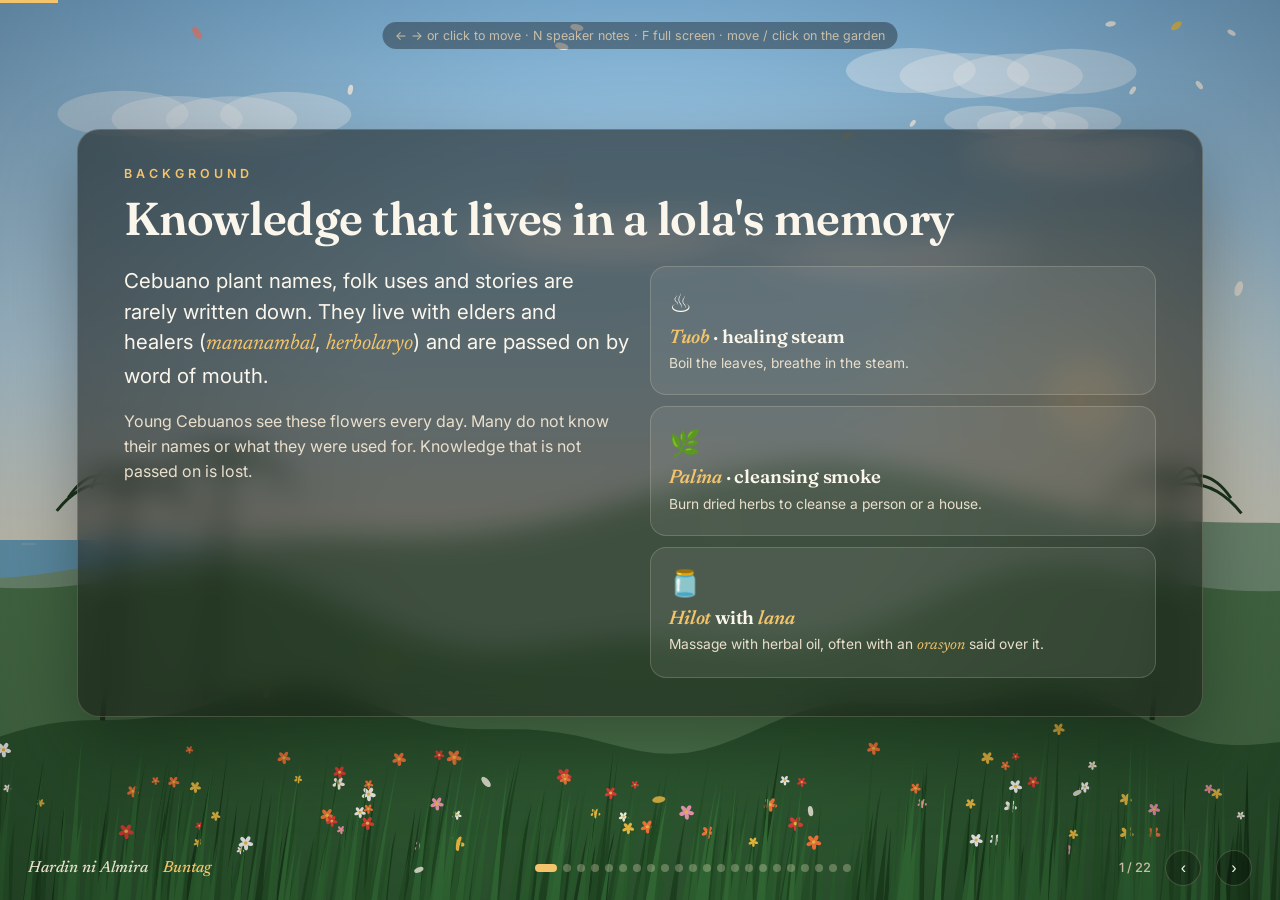
==== docs/proposal/index.html @ 2a047482 "Thesis proposal deck and game flow plan (docs/proposal): 22 slide interactive deck with related lite" ====
<!doctype html>
<html lang="en">
<head>
<meta charset="utf-8">
<meta name="viewport" content="width=device-width, initial-scale=1">
<title>Hardin ni Almira · Thesis Proposal</title>
<link rel="icon" href="assets/favicon.svg">
<link rel="preconnect" href="https://fonts.googleapis.com">
<link href="https://fonts.googleapis.com/css2?family=Fraunces:ital,opsz,wght@0,9..144,400;0,9..144,600;0,9..144,700;1,9..144,400&family=Newsreader:ital,opsz,wght@1,6..72,400;1,6..72,500&family=Inter:wght@400;500;600&display=swap" rel="stylesheet">
<style>
:root{
  --ink:#fbf6ec; --ink2:#e9dfcc; --mute:#c9bda6; --gold:#f3c46b; --rose:#f08a7e; --leaf:#9fd39a;
  --glass:rgba(22,24,20,.58); --glass2:rgba(255,255,255,.07); --line:rgba(255,240,210,.18);
  --serif:"Fraunces",Georgia,"Times New Roman",serif; --serifi:"Newsreader",Georgia,serif; --sans:"Inter",system-ui,-apple-system,"Segoe UI",sans-serif;
}
*{box-sizing:border-box;margin:0;padding:0}
html,body{height:100%;overflow:hidden;background:#141a14;color:var(--ink);font-family:var(--sans)}
canvas#bg{position:fixed;inset:0;width:100%;height:100%;display:block;z-index:0}
#deck{position:fixed;inset:0;z-index:1;pointer-events:none}
.slide{position:absolute;inset:0;display:flex;align-items:center;justify-content:center;padding:5vh 6vw 11vh;
  opacity:0;transform:translateY(18px) scale(.985);transition:opacity .7s ease,transform .9s cubic-bezier(.2,.8,.2,1);pointer-events:none}
.slide.on{opacity:1;transform:none;pointer-events:auto}
.panel{background:var(--glass);backdrop-filter:blur(14px) saturate(1.15);-webkit-backdrop-filter:blur(14px) saturate(1.15);
  border:1px solid var(--line);border-radius:22px;padding:4.2vh 3.6vw;max-width:1180px;width:100%;
  box-shadow:0 30px 80px rgba(0,0,0,.35)}
.kicker{font:600 .78rem/1 var(--sans);letter-spacing:.32em;text-transform:uppercase;color:var(--gold);margin-bottom:1.6vh}
h1,h2,h3{font-family:var(--serif);font-weight:600;letter-spacing:-.01em}
h2{font-size:clamp(1.9rem,3.6vw,3.1rem);line-height:1.08;margin-bottom:2.4vh}
h3{font-size:clamp(1.05rem,1.45vw,1.3rem);margin-bottom:.6vh;color:var(--ink)}
p,li{font-size:clamp(.95rem,1.25vw,1.16rem);line-height:1.55;color:var(--ink2)}
i,em{font-family:var(--serifi)}
em.ceb{font-family:var(--serifi);font-size:1.06em;font-style:italic;color:var(--gold)}
.lead{font-size:clamp(1.1rem,1.6vw,1.45rem);line-height:1.5;color:var(--ink)}
.cite{font-size:.82em;color:var(--mute);white-space:nowrap}
.grid{display:grid;gap:1.6vw}
.g2{grid-template-columns:repeat(2,1fr)} .g3{grid-template-columns:repeat(3,1fr)} .g4{grid-template-columns:repeat(4,1fr)}
.card{background:var(--glass2);border:1px solid var(--line);border-radius:16px;padding:2.2vh 1.4vw;transition:transform .35s cubic-bezier(.2,.8,.2,1),background .3s,border-color .3s}
.card:hover{transform:translateY(-4px);background:rgba(255,255,255,.12);border-color:rgba(243,196,107,.45)}
.card .ico{font-size:1.6rem;margin-bottom:.8vh;display:block}
.card p{font-size:clamp(.86rem,1.08vw,1.02rem)}
.take{margin-top:2.6vh;padding:1.6vh 1.4vw;border-left:3px solid var(--gold);background:rgba(243,196,107,.08);border-radius:0 12px 12px 0}
.take p{color:var(--ink)}
ol.obj{counter-reset:o;list-style:none;display:grid;gap:1.1vh}
ol.obj li{counter-increment:o;position:relative;padding-left:3rem}
ol.obj li::before{content:counter(o);position:absolute;left:0;top:.05em;width:2.1rem;height:2.1rem;border-radius:50%;display:grid;place-items:center;
  font:600 1rem var(--serif);color:#2a2112;background:var(--gold)}
.row{display:grid;grid-template-columns:1.1fr 1.6fr;gap:1.4vw;align-items:center;padding:1.3vh 0;border-bottom:1px solid var(--line)}
.row:last-child{border:0}
.row b{font-family:var(--serif);font-weight:600;font-size:clamp(1rem,1.35vw,1.22rem);color:var(--ink)}
.arrow{color:var(--gold);margin-right:.5em}
/* title */
.title{text-align:center;max-width:1100px;padding:6vh 5vw;border-radius:40px;background:radial-gradient(ellipse at center,rgba(10,20,14,.55),rgba(10,20,14,.22) 45%,transparent 68%)}
.title .tag,.title .by{text-shadow:0 1px 12px rgba(0,0,0,.55)}
.title h1{filter:drop-shadow(0 4px 18px rgba(0,0,0,.35))}
.title .kicker{margin-bottom:2.4vh}
.title h1{font-size:clamp(3.2rem,9vw,8rem);line-height:.95;font-weight:700;letter-spacing:-.02em;
  background:linear-gradient(180deg,#fff7e6 20%,#f3c46b 120%);-webkit-background-clip:text;background-clip:text;color:transparent;text-shadow:none}
.title .tag{font-family:var(--serifi);font-style:italic;font-size:clamp(1.15rem,1.8vw,1.6rem);color:#fff8ea;margin:2.2vh auto 4vh;max-width:760px}
.title .by{font-size:.85rem;letter-spacing:.24em;text-transform:uppercase;color:var(--mute)}
.title .by strong{display:block;font:600 clamp(1.05rem,1.5vw,1.35rem) var(--serif);letter-spacing:.02em;text-transform:none;color:var(--ink);margin:.8vh 0}
/* flow */
.flow{display:flex;flex-direction:column;gap:.7vh}
.step{display:flex;align-items:center;gap:.9vw;padding:1vh 1vw;border-radius:12px;background:var(--glass2);border:1px solid var(--line);
  font:500 clamp(.85rem,1.1vw,1rem) var(--sans);letter-spacing:.06em;text-transform:uppercase;color:var(--ink);cursor:default;transition:background .3s,border-color .3s}
.step i{font-style:normal;width:1.9rem;height:1.9rem;flex:none;border-radius:50%;display:grid;place-items:center;background:rgba(243,196,107,.18);color:var(--gold);font:600 .9rem var(--serif)}
.step.hot{background:rgba(243,196,107,.18);border-color:rgba(243,196,107,.6)}
.page{font-family:var(--serif);background:linear-gradient(160deg,#f6ecd6,#e8d9b6);color:#3b2d1c;border-radius:6px 16px 16px 6px;padding:2.6vh 2vw;
  box-shadow:0 18px 40px rgba(0,0,0,.35), inset 6px 0 0 rgba(120,90,50,.18);position:relative}
.page p,.page li{color:#4a3a26;font-size:clamp(.88rem,1.1vw,1.04rem)}
.page .blank{display:inline-block;min-width:7.5em;border-bottom:1.5px dashed #8b6a3e;color:#8b6a3e;text-align:center;transition:color .4s}
.page .blank.solved{color:#2f6b35;border-bottom-style:solid}
.page .stamp{position:absolute;right:1.4vw;top:1.6vh;transform:rotate(-9deg);font:700 .8rem var(--sans);letter-spacing:.18em;padding:.4em .7em;border:2px solid #b2473a;color:#b2473a;border-radius:6px;opacity:.85}
.page .stamp.ok{border-color:#2f6b35;color:#2f6b35}
.btn{pointer-events:auto;cursor:pointer;border:1px solid rgba(243,196,107,.6);background:rgba(243,196,107,.14);color:var(--ink);
  font:500 .9rem var(--sans);padding:.6em 1.1em;border-radius:999px;transition:background .25s,transform .25s}
.btn:hover{background:rgba(243,196,107,.3);transform:translateY(-1px)}
/* formula */
.formula{font-family:var(--serif);font-size:clamp(1.15rem,2vw,1.8rem);text-align:center;padding:2.4vh 1vw;margin:1vh 0 2.4vh;border-radius:14px;background:rgba(0,0,0,.22);border:1px solid var(--line);color:var(--ink)}
.formula sub{font-size:.55em;color:var(--mute)}
.formula .op{color:var(--gold);padding:0 .3em}
.note{font-size:.85rem;color:var(--mute);margin-top:1.8vh}
/* chapters */
.chap{display:grid;grid-template-columns:repeat(6,1fr);gap:.8vw}
.chap .card{padding:1.8vh 1vw;text-align:left}
.chap .t{font:600 .72rem var(--sans);letter-spacing:.2em;text-transform:uppercase;color:var(--gold)}
.chap h3{font-size:clamp(.98rem,1.25vw,1.15rem);margin:.6vh 0}
.chap p{font-size:clamp(.8rem,.98vw,.94rem)}
.sense{display:flex;height:10px;border-radius:99px;overflow:hidden;margin:2.6vh 0 .8vh}
.sense span{flex:1}
.senselab{display:flex;justify-content:space-between;font-size:.82rem;color:var(--mute)}
/* gallery */
.shots{display:grid;grid-template-columns:1.5fr 1fr;gap:1vw}
.shots .main{border-radius:14px;overflow:hidden;position:relative;aspect-ratio:16/9;background:#000}
.shots .main img{width:100%;height:100%;object-fit:cover;transition:opacity .5s}
.shots .main .cap{position:absolute;left:0;right:0;bottom:0;padding:1.2vh 1vw;font:500 .85rem var(--sans);background:linear-gradient(transparent,rgba(0,0,0,.7))}
.thumbs{display:grid;grid-template-columns:repeat(4,1fr);gap:.5vw;margin-top:.6vw}
.thumbs img{width:100%;aspect-ratio:16/9;object-fit:cover;border-radius:8px;cursor:pointer;opacity:.6;border:2px solid transparent;transition:opacity .25s,border-color .25s}
.thumbs img.sel,.thumbs img:hover{opacity:1;border-color:var(--gold)}
.flowers{display:grid;grid-template-columns:repeat(4,1fr);gap:.5vw;margin-top:1.2vh}
.flowers figure{position:relative;border-radius:10px;overflow:hidden;aspect-ratio:1}
.flowers img{width:100%;height:100%;object-fit:cover;object-position:center 72%;transition:transform .5s}
.flowers figure:hover img{transform:scale(1.08)}
.flowers figcaption{position:absolute;left:0;right:0;bottom:0;font:italic 500 .86rem var(--serifi);padding:.5em .6em;background:linear-gradient(transparent,rgba(0,0,0,.75))}
ul.built{list-style:none;display:grid;gap:.55vh}
ul.built li{font-size:clamp(.82rem,1vw,.96rem)}
ul.built li::before{content:"✓";color:var(--leaf);margin-right:.55em;font-weight:600}
ul.built li.todo::before{content:"○";color:var(--gold)}
#demo{position:fixed;inset:4vh 4vw 10vh;z-index:5;border-radius:18px;overflow:hidden;border:1px solid var(--line);display:none;background:#000;box-shadow:0 30px 90px rgba(0,0,0,.6)}
#demo.on{display:block}
#demo iframe{width:100%;height:100%;border:0}
#demo .x{position:absolute;right:12px;top:12px;z-index:2}
/* eval */
.ev .card h3{display:flex;align-items:center;gap:.5em}
.ev .q{font-family:var(--serifi);font-style:italic;color:var(--gold);margin:.4vh 0 .8vh;font-size:clamp(.92rem,1.15vw,1.06rem)}
/* summary chain */
.chain{display:flex;flex-wrap:wrap;justify-content:center;align-items:center;gap:.6vw;margin-top:3.4vh}
.chain span{font:600 clamp(.95rem,1.4vw,1.3rem) var(--serif);padding:.55em 1.1em;border-radius:999px;background:var(--glass2);border:1px solid var(--line);transition:all .4s}
.chain span.lit{background:rgba(243,196,107,.22);border-color:var(--gold);color:#fff}
.chain b{color:var(--gold);font-weight:400}
/* thanks */
.thanks{text-align:center}
.thanks h1{font-size:clamp(3.5rem,11vw,9rem);line-height:1;font-weight:700;color:#fff7e6;text-shadow:0 0 40px rgba(243,196,107,.35)}
.thanks p{font-family:var(--serifi);font-style:italic;font-size:clamp(1.1rem,1.8vw,1.6rem);margin-top:2vh}
/* refs */
.refs{columns:2;column-gap:2.4vw;max-height:66vh;overflow:auto;padding-right:.6vw}
.refs p{font-size:clamp(.74rem,.86vw,.85rem);line-height:1.45;margin-bottom:1.1vh;break-inside:avoid;padding-left:1.6em;text-indent:-1.6em}
/* hud */
#hud{position:fixed;left:0;right:0;bottom:0;z-index:3;display:flex;align-items:center;justify-content:space-between;gap:1rem;padding:1.6vh 2.2vw;
  font:500 .8rem var(--sans);color:var(--mute);pointer-events:none}
#hud .l,#hud .r{display:flex;align-items:center;gap:.9rem;pointer-events:auto}
#hud .time{font:italic 500 1rem var(--serifi);color:var(--gold);min-width:6.5em}
#hud .brand{font:italic 500 1rem var(--serifi);color:var(--ink2)}
#dots{display:flex;gap:6px;pointer-events:auto}
#dots button{width:8px;height:8px;border-radius:50%;border:0;background:rgba(255,240,210,.28);cursor:pointer;transition:all .3s;padding:0}
#dots button.on{width:22px;border-radius:99px;background:var(--gold)}
.nav{width:36px;height:36px;border-radius:50%;border:1px solid var(--line);background:rgba(0,0,0,.25);color:var(--ink);cursor:pointer;font-size:1rem}
.nav:hover{background:rgba(243,196,107,.25)}
#bar{position:fixed;left:0;top:0;height:3px;background:var(--gold);z-index:4;transition:width .6s cubic-bezier(.2,.8,.2,1)}
#notes{position:fixed;right:2vw;bottom:9vh;z-index:4;max-width:440px;padding:1.4em 1.5em;border-radius:14px;background:rgba(10,12,10,.88);border:1px solid var(--line);
  font-size:.92rem;line-height:1.55;color:var(--ink2);display:none}
#notes.on{display:block}
#notes b{display:block;font:600 .72rem var(--sans);letter-spacing:.22em;text-transform:uppercase;color:var(--gold);margin-bottom:.6em}
#help{position:fixed;left:50%;top:2.4vh;transform:translateX(-50%);z-index:4;font-size:.78rem;color:var(--mute);background:rgba(0,0,0,.35);padding:.5em 1em;border-radius:99px;transition:opacity 1s}
@media (max-width:820px){
  .g3,.g4,.chap{grid-template-columns:1fr 1fr} .g2,.shots{grid-template-columns:1fr} .refs{columns:1}
  .slide{padding:3vh 16px 12vh;align-items:flex-start;overflow:auto} .panel{padding:3vh 18px}
  #hud .brand,#help{display:none}
}
@media (prefers-reduced-motion:reduce){.slide{transition:opacity .3s}}
/* print → one slide per page, PDF-ready */
@media print{
  @page{size:1600px 900px;margin:0}
  html,body{overflow:visible;height:auto;background:#1d2a1f}
  canvas#bg,#hud,#bar,#notes,#help,#demo,.btn{display:none!important}
  #deck{position:static}
  .slide{position:relative;inset:auto;width:1600px;height:900px;opacity:1;transform:none;page-break-after:always;break-after:page;
    background:linear-gradient(180deg,#2f4a3a,#16221a)}
  .panel{backdrop-filter:none;-webkit-backdrop-filter:none;background:rgba(20,22,18,.82)}
  .title h1{color:#f6e3b4;background:none}
}
</style>
</head>
<body>
<canvas id="bg"></canvas>
<div id="bar"></div>
<div id="help">← → or click to move · N speaker notes · F full screen · move / click on the garden</div>

<main id="deck">

<!-- 1 BACKGROUND -->
<section class="slide" data-notes="Our grandmothers know these plants by name, by use and by story. Most of it was never written down. It is passed on by talking and by doing. If the young do not learn it, it is gone. That is the problem this thesis works on.">
  <div class="panel">
    <div class="kicker">Background</div>
    <h2>Knowledge that lives in a lola's memory</h2>
    <div class="grid g2" style="align-items:start">
      <div>
        <p class="lead">Cebuano plant names, folk uses and stories are rarely written down. They live with elders and healers (<em class="ceb">mananambal</em>, <em class="ceb">herbolaryo</em>) and are passed on by word of mouth.</p>
        <p style="margin-top:2vh">Young Cebuanos see these flowers every day. Many do not know their names or what they were used for. Knowledge that is not passed on is lost.</p>
      </div>
      <div class="grid" style="gap:1.2vh">
        <div class="card"><span class="ico">♨︎</span><h3><em class="ceb">Tuob</em> · healing steam</h3><p>Boil the leaves, breathe in the steam.</p></div>
        <div class="card"><span class="ico">🌿</span><h3><em class="ceb">Palina</em> · cleansing smoke</h3><p>Burn dried herbs to cleanse a person or a house.</p></div>
        <div class="card"><span class="ico">🫙</span><h3><em class="ceb">Hilot</em> with <em class="ceb">lana</em></h3><p>Massage with herbal oil, often with an <em class="ceb">orasyon</em> said over it.</p></div>
      </div>
    </div>
  </div>
</section>

<!-- 2 RRL: FADING -->
<section class="slide" data-notes="First group of studies: the knowledge is real and documented, and it is fading. Miano and colleagues recorded medicinal roots used by healers in four Cebu towns. The Siquijor documentation for the PTKDL recorded healers' plant knowledge. Milani and colleagues found children know far less than their grandparents. Hanazaki and colleagues remind us to be careful: some differences come from changes in the land, not only from loss.">
  <div class="panel">
    <div class="kicker">Review of related literature · 1</div>
    <h2>The knowledge is real, and it is fading</h2>
    <div class="grid g2">
      <div class="card"><h3>Healers of Cebu</h3><p>Healers in Argao, Naga, San Fernando and San Remigio named 16 to 22 medicinal plants per town, mostly taken as decoctions <span class="cite">(Miano et al., 2011)</span>.</p></div>
      <div class="card"><h3>Siquijor folk healing</h3><p>Healers around Mt. Bandilaan shared their plant knowledge for the national record of traditional health knowledge <span class="cite">(Siquijor State College, 2015)</span>.</p></div>
      <div class="card"><h3>Children know less</h3><p>Children named fewer plants than their parents and grandparents. Asking children to interview their elders started new exchange between generations <span class="cite">(Milani et al., 2025)</span>.</p></div>
      <div class="card"><h3>A word of caution</h3><p>Some gaps between old and young come from changes in the land, not only from lost teaching <span class="cite">(Hanazaki et al., 2013)</span>.</p></div>
    </div>
    <div class="take"><p>Learning from elders works best when the young <b>take part</b> in it. That is the role the player plays.</p></div>
  </div>
</section>

<!-- 3 RRL: PLANT AWARENESS -->
<section class="slide" data-notes="Second group: people tend to overlook plants. Wandersee and Schussler named this in 1999. Parsley proposed the term plant awareness disparity, because the old term uses blindness as a metaphor. We use the new term on purpose, since our story is about a woman who is really losing her sight.">
  <div class="panel">
    <div class="kicker">Review of related literature · 2</div>
    <h2>People look past plants</h2>
    <div class="grid g2">
      <div class="card"><h3>Overlooked by default</h3><p>People notice animals more than plants and often see plants as background <span class="cite">(Wandersee &amp; Schussler, 1999)</span>.</p></div>
      <div class="card"><h3>Plant awareness disparity</h3><p>A better name for the same problem, with four parts: attention, attitude, knowledge and interest <span class="cite">(Parsley, 2020)</span>.</p></div>
    </div>
    <div class="take"><p>The game makes the player <b>stop and look closely</b> at each flower: its colour, its leaf, its scent, the hour it opens. Noticing is the core action.</p></div>
    <p class="note">We use "plant awareness disparity", not "plant blindness". Lola's loss of sight is treated with care and checked with people who have low vision.</p>
  </div>
</section>

<!-- 4 RRL: GAMES -->
<section class="slide" data-notes="Third group: games for heritage and for learning. Mortara and Anderson reviewed serious games for cultural heritage. Zuniga Solorzano and colleagues found games for intangible heritage cover oral traditions and social practices, mostly as adventure and puzzle games. Clark and Wouters show games can improve learning, especially with good design. Cerda argues for Filipino games made by Filipinos for Filipinos.">
  <div class="panel">
    <div class="kicker">Review of related literature · 3</div>
    <h2>Games can carry heritage and teach</h2>
    <div class="grid g3">
      <div class="card"><h3>Heritage games</h3><p>Serious games raise cultural awareness and help people value heritage <span class="cite">(Mortara et al., 2014; Anderson et al., 2010)</span>.</p></div>
      <div class="card"><h3>Intangible heritage</h3><p>34 studies used games for oral traditions, crafts and social practices, mostly puzzle and adventure games <span class="cite">(Zúñiga-Solórzano et al., 2025)</span>.</p></div>
      <div class="card"><h3>Learning gains</h3><p>Digital games improve learning compared with usual teaching, more so when well designed <span class="cite">(Clark et al., 2016; Wouters et al., 2013)</span>.</p></div>
    </div>
    <div class="grid g2" style="margin-top:1.6vw">
      <div class="card"><h3>Filipino games</h3><p>Games with Filipino stories, made by Filipinos for Filipinos, are still few <span class="cite">(Cerda, 2021)</span>.</p></div>
      <div class="card"><h3>Learning by doing</h3><p>Good games teach through action and discovery, not lists <span class="cite">(Gee, 2003; Prensky, 2001)</span>.</p></div>
    </div>
  </div>
</section>

<!-- 5 RRL: PRECEDENTS -->
<section class="slide" data-notes="Fourth group: the works closest to ours. StuartXchange and the PTKDL hold the facts, as text. Botany Manor is the model for the deduction loop. Never Alone and Mulaka show games built around a people's own stories.">
  <div class="panel">
    <div class="kicker">Review of related literature · 4</div>
    <h2>Closest existing works</h2>
    <div class="grid g4">
      <div class="card"><span class="ico">📚</span><h3>StuartXchange</h3><p>Online list of Philippine medicinal plants and their folk uses <span class="cite">(Stuart, n.d.)</span>.</p></div>
      <div class="card"><span class="ico">🗂️</span><h3>PTKDL</h3><p>National digital library of traditional health knowledge <span class="cite">(UP Manila IHM, n.d.)</span>.</p></div>
      <div class="card"><span class="ico">🔍</span><h3>Botany Manor</h3><p>Identify plants by collecting clues and deducing what they need <span class="cite">(Balloon Studios, 2024)</span>.</p></div>
      <div class="card"><span class="ico">❄️</span><h3>Never Alone · Mulaka</h3><p>Games built on Iñupiaq and Rarámuri stories <span class="cite">(Upper One Games, 2014; Lienzo, 2018)</span>.</p></div>
    </div>
    <div class="take"><p>The facts exist as <b>text</b>. Games can carry <b>oral tradition</b>. No one has joined the two for Cebuano plants.</p></div>
  </div>
</section>

<!-- 6 GAP -->
<section class="slide" data-notes="The gap in one slide. Databases keep facts without context. Heritage games keep stories but not our plants. Deduction games teach looking but with made up plants. We join all three.">
  <div class="panel">
    <div class="kicker">What is missing?</div>
    <h2>Three pieces that have not met</h2>
    <div>
      <div class="row"><b>Herbal databases</b><p><span class="arrow">→</span>keep the uses as text, apart from the place, the season and the person who taught them</p></div>
      <div class="row"><b>Heritage games</b><p><span class="arrow">→</span>carry oral tradition, but not Cebuano plants or healing practice</p></div>
      <div class="row"><b>Deduction games</b><p><span class="arrow">→</span>teach close looking, but with invented or foreign plants</p></div>
    </div>
    <div class="take"><p>Our opportunity: one 3D garden where players learn <b>real Cebuano flowers, their uses and their stories</b> by looking and working them out, as knowledge handed down by an elder.</p></div>
  </div>
</section>

<!-- 7 TITLE -->
<section class="slide" data-notes="The title. Hardin ni Almira, the garden of Almira. Based on the work of Erlinda K. Alburo, used with her permission.">
  <div class="title">
    <div class="kicker">Thesis</div>
    <h1>Hardin ni Almira</h1>
    <p class="tag">A 3D garden game where players learn Cebuano plant knowledge by finding each flower, working out what it is, and passing it on</p>
    <p class="by">by<strong>Princess Jaena Marie O. De La Peña</strong>BS Computer Science · University of the Philippines Cebu</p>
  </div>
</section>

<!-- 8 STORY -->
<section class="slide" data-notes="The story. Lola Almira is a botanist going blind. Each flower has a page with her poem and her knowledge. The last pages are unfinished. The player is her apo and becomes her eyes. This is the thesis problem told as a story.">
  <div class="panel">
    <div class="kicker">The story</div>
    <h2>Lola Almira is losing her sight</h2>
    <div class="grid g2" style="align-items:center">
      <div>
        <p class="lead">She kept a journal with a <b>poem and her knowledge for every flower</b> in her garden. Now she cannot see well enough to finish it.</p>
        <p style="margin-top:2vh">You are <em class="ceb">Ikaw</em>, her <em class="ceb">apo</em>. Find each flower, describe it to her, and finish the journal with her.</p>
        <p class="note">Based on Erlinda K. Alburo's <i>Sinug-ang Hardin ni Almira</i>, used with her permission.</p>
      </div>
      <div class="page" style="text-align:center;padding:5vh 2vw">
        <p style="font-size:clamp(1.4rem,2.4vw,2.2rem);font-style:italic;color:#3b2d1c">“Ikaw na ang akong mata.”</p>
        <p style="margin-top:1.2vh">You will be my eyes.</p>
        <p class="note" style="color:#7a6346;margin-top:3vh">As her sight fades, the clues change: first <b>sight</b>, then <b>scent and touch</b>, then <b>scent, sound and memory</b>.</p>
      </div>
    </div>
  </div>
</section>

<!-- 9 POEMS -->
<section class="slide" data-notes="Her poems. Ma'am Alburo has given permission to use her poem. Her poems are the reward for each solved page. We do not write new poems in her name. Pages without her poem carry Lola's spoken knowledge.">
  <div class="panel">
    <div class="kicker">Balak ni Almira</div>
    <h2>Her poems are the reward</h2>
    <div class="grid g2" style="align-items:center">
      <div>
        <p class="lead">When a page is solved, Lola recites the flower's poem. The player writes it into the journal next to her handwriting.</p>
        <ul class="built" style="margin-top:2vh">
          <li>Poems by Erlinda K. Alburo, used with her permission</li>
          <li>Each poem is shown in Cebuano with an English line beneath</li>
          <li>No new poems are written in her name</li>
          <li class="todo">Pages without one of her poems carry Lola's spoken knowledge instead</li>
        </ul>
      </div>
      <div class="page" style="padding:4vh 2.4vw">
        <span class="stamp ok">NAHUMAN ✓</span>
        <p style="font-weight:600;font-size:1.1em">Pahina 1 · Sampaguita</p>
        <p style="margin-top:2vh;font-style:italic;color:#7a6346;line-height:2">[ Balak ni Erlinda K. Alburo ]<br>· · · · · · · · · · · · · · ·<br>· · · · · · · · · · · · ·<br>· · · · · · · · · · · · · · · ·</p>
        <p class="note" style="color:#7a6346">The poem text goes here exactly as she wrote it.</p>
      </div>
    </div>
  </div>
</section>

<!-- 10 SYSTEM FLOW -->
<section class="slide" data-notes="The loop, with an example. Press Play example. A page has blanks. The player collects clues: Lola's note, a riddle, a scent in the world, a neighbour's warning. They fill the blanks, find the plant, describe it to Lola, and the page is stamped. The answer is dama de noche.">
  <div class="panel">
    <div class="kicker">How it works</div>
    <h2>From a blank page to a remembered flower</h2>
    <div class="grid g2" style="align-items:start">
      <div class="flow" id="flow">
        <div class="step"><i>1</i>Open a page with a missing name</div>
        <div class="step"><i>2</i>Collect clues in the garden</div>
        <div class="step"><i>3</i>Fill the blanks</div>
        <div class="step"><i>4</i>Find and pick the flower</div>
        <div class="step"><i>5</i>Describe it to Lola</div>
        <div class="step"><i>6</i>Lola recites its poem</div>
        <div class="step"><i>7</i>Page stamped, next page</div>
        <div style="margin-top:1.2vh"><button class="btn" id="playflow">▶ Play example</button></div>
      </div>
      <div class="page" id="ex">
        <span class="stamp" id="exstamp">KULANG PA</span>
        <p style="font-weight:600;font-size:1.1em;margin-bottom:1.2vh">Pahina 5 · <span id="extitle">???</span></p>
        <p>Ngalan: <span class="blank" id="b1">?</span></p>
        <p>Kanus-a: <span class="blank solved">mobukad inig gabii</span></p>
        <p>Gamit: <span class="blank" id="b2">?</span></p>
        <p style="margin:1.6vh 0 .6vh;font-weight:600">Mga timailhan · clues</p>
        <ul style="list-style:none;display:grid;gap:.7vh">
          <li>📖 <i>“I always know when it opens. Its perfume is for the ones who walk at night.”</i></li>
          <li>❓ <i>A lady who dresses up only when the sun goes down.</i></li>
          <li>👃 Near the gate the air turns sweet after 7 pm.</li>
          <li>🗣️ Nang Iday: <i>“Smell it, day, don’t drink it.”</i></li>
        </ul>
      </div>
    </div>
  </div>
</section>

<!-- 11 OBJECTIVES -->
<section class="slide" data-notes="One general objective and six specific ones. The first three are building the game. The last three are testing it.">
  <div class="panel">
    <div class="kicker">Objectives</div>
    <h2 style="font-size:clamp(1.5rem,2.6vw,2.3rem)">To build and evaluate <i>Hardin ni Almira</i>, a 3D web game for learning Cebuano plant knowledge.</h2>
    <p style="margin-bottom:1.6vh;color:var(--mute)">Specifically, to:</p>
    <ol class="obj">
      <li>Build a 3D Cebuano seaside garden with <b>18 flowers</b>, day and night, and living wind.</li>
      <li>Build the <b>journal and deduction loop</b>, including describing each flower to Lola.</li>
      <li>Gather and <b>check the plant knowledge</b> of each flower with cultural reviewers.</li>
      <li>Measure what players <b>learn</b>: names, uses and cautions.</li>
      <li>Measure how <b>easy and enjoyable</b> the game is to play.</li>
      <li>Measure how well it <b>runs</b> on a regular school laptop.</li>
    </ol>
  </div>
</section>

<!-- 12 BENEFICIARIES -->
<section class="slide" data-notes="Who gains from this. Students learn their own plants. Teachers get a free lesson tool. Elders get their knowledge recorded and credited. Developers get a reference. Future researchers can build on it.">
  <div class="panel">
    <div class="kicker">Who can benefit?</div>
    <h2>From the classroom to the community</h2>
    <div class="grid g3">
      <div class="card"><span class="ico">🎒</span><h3>Cebuano students</h3><p>Learn the names, uses and cautions of flowers they see every day.</p></div>
      <div class="card"><span class="ico">🧑‍🏫</span><h3>Teachers</h3><p>A free tool for lessons on local culture, language and science.</p></div>
      <div class="card"><span class="ico">👵</span><h3>Elders and healers</h3><p>Their knowledge is recorded, checked and credited to them.</p></div>
      <div class="card"><span class="ico">💻</span><h3>Developers</h3><p>A reference for fast 3D web games: GPU wind, levels of detail, plants made from code.</p></div>
      <div class="card"><span class="ico">🏛️</span><h3>Cultural workers</h3><p>An example of telling oral tradition with respect in a game.</p></div>
      <div class="card"><span class="ico">🔭</span><h3>Future researchers</h3><p>Can add more plants, towns, languages and stories.</p></div>
    </div>
  </div>
</section>

<!-- 13 SCOPE -->
<section class="slide" data-notes="What is in and what is out. Two things to stress: these are folk uses, not medical advice, and any knowledge we get from healers needs their consent, following RA 8371 where it applies.">
  <div class="panel">
    <div class="kicker">Scope and limitations</div>
    <h2>What the study covers, and what it does not</h2>
    <div class="grid g2" style="align-items:start">
      <div class="card"><h3 style="color:var(--leaf)">Scope</h3>
        <ul class="built" style="margin-top:1vh">
          <li>18 flowers found in Cebuano gardens</li>
          <li>Cebuano first, English help below</li>
          <li>Plays in a web browser on a laptop, keyboard and mouse</li>
          <li>Folk uses from published sources, checked by cultural reviewers</li>
          <li>A prologue and 4 chapters, one per time of day</li>
          <li>Poems by Erlinda K. Alburo, with her permission</li>
        </ul>
      </div>
      <div class="card"><h3 style="color:var(--rose)">Limitations</h3>
        <ul class="built" style="margin-top:1vh">
          <li class="todo">Folk uses are tradition, <b>not medical advice</b> <span class="cite">(RA 8423)</span></li>
          <li class="todo">Knowledge from healers is used only with their <b>consent and credit</b> <span class="cite">(RA 8371)</span></li>
          <li class="todo">Only the flowers and stories we build are covered</li>
          <li class="todo">Phones and tablets are not targeted</li>
          <li class="todo">Testing uses the devices and players we can reach</li>
        </ul>
      </div>
    </div>
  </div>
</section>

<!-- 14 METHOD -->
<section class="slide" data-notes="We work in rounds. Research, design, build, review, test, improve, then again. Elders and reviewers check the content every round, not only at the end.">
  <div class="panel">
    <div class="kicker">Methodology</div>
    <h2>Research and development design</h2>
    <p style="margin-bottom:2.4vh">We build in rounds. Every round ends with a check by cultural reviewers.</p>
    <div class="grid g3" id="cycle">
      <div class="card"><span class="ico">1 · 🔎</span><h3>Research</h3><p>Published studies, talks with elders and healers, stories with named sources.</p></div>
      <div class="card"><span class="ico">2 · ✏️</span><h3>Design</h3><p>Story, journal pages, clue types, chapters.</p></div>
      <div class="card"><span class="ico">3 · 🛠️</span><h3>Build</h3><p>Garden, flowers, Lola Almira, journal and loop in Babylon.js.</p></div>
      <div class="card"><span class="ico">4 · 🧓</span><h3>Review</h3><p>Names, Cebuano lines and uses checked by reviewers.</p></div>
      <div class="card"><span class="ico">5 · 🧪</span><h3>Test</h3><p>Learning, ease of play, enjoyment and speed.</p></div>
      <div class="card"><span class="ico">6 · 🔁</span><h3>Improve</h3><p>Fix what testers and reviewers found. Repeat.</p></div>
    </div>
  </div>
</section>

<!-- 15 TOOLS -->
<section class="slide" data-notes="It all runs in the browser. Plants are made from code. Sound is made live, with no audio files. Headless Chrome takes automatic screenshots for testing.">
  <div class="panel">
    <div class="kicker">Tools and technologies</div>
    <h2>Runs in the browser, made from code</h2>
    <div class="grid g3">
      <div class="card"><h3>Babylon.js</h3><p>3D engine: lights, shadows, levels of detail</p></div>
      <div class="card"><h3>JavaScript</h3><p>Game logic, journal and story</p></div>
      <div class="card"><h3>GLSL shaders</h3><p>Wind on every plant, sea waves</p></div>
      <div class="card"><h3>Plants from code</h3><p>Stems, branches and leaves generated, not modelled by hand</p></div>
      <div class="card"><h3>Web Audio</h3><p>Sea, wind, birds and footsteps made live</p></div>
      <div class="card"><h3>Python server</h3><p>Runs the game locally, nothing to install</p></div>
      <div class="card"><h3>Git and GitHub</h3><p>Version control</p></div>
      <div class="card"><h3>Vercel</h3><p>Web hosting for play tests</p></div>
      <div class="card"><h3>Headless Chrome</h3><p>Automatic screenshots and tests</p></div>
    </div>
  </div>
</section>

<!-- 16 MODEL -->
<section class="slide" data-notes="When is a page solved? All three blanks are right, and the player tells Lola at least three true things about the flower. If they get fewer than three, Lola asks a question back. That is a hint, never a loss.">
  <div class="panel">
    <div class="kicker">The deduction rule</div>
    <h2>When is a page solved?</h2>
    <div class="formula">Solved<sub>page</sub> <span class="op">=</span> ( Ngalan ✓ <span class="op">∧</span> Kanus-a/Asa ✓ <span class="op">∧</span> Gamit ✓ ) <span class="op">∧</span> | D <span class="op">∩</span> T | <span class="op">≥</span> 3</div>
    <div class="grid g3">
      <div class="card"><h3>Blanks</h3><p>Filled from a <b>word bank</b> that grows with every clue: name, when or where, use.</p></div>
      <div class="card"><h3>D ∩ T</h3><p><b>D</b> is what the player tells Lola. <b>T</b> is what is true of the flower: colour, shape, scent, hour, place, leaf.</p></div>
      <div class="card"><h3>No losing</h3><p>Fewer than 3 true details? Lola asks about one she is missing. That is the hint.</p></div>
    </div>
    <div class="grid g3" style="margin-top:1.6vw">
      <div class="card"><h3>📖 Lola's page · ❓ Tigmo</h3><p>What she wrote, and a Cebuano riddle.</p></div>
      <div class="card"><h3>👃 In the garden</h3><p>Scent at night, colour, leaf, bees, place.</p></div>
      <div class="card"><h3>🗣️ Neighbours · 🌙 Sugilanon</h3><p>How people use it, and stories at dusk.</p></div>
    </div>
  </div>
</section>

<!-- 17 CHAPTERS -->
<section class="slide" data-notes="One day in the garden. Each chapter opens a new area and adds one new kind of clue. As the day goes, Lola's pages fade and the clues move from sight to scent and sound. About 45 to 60 minutes. This deck follows the same day.">
  <div class="panel">
    <div class="kicker">Game flow</div>
    <h2>One day in the garden, eighteen pages</h2>
    <div class="chap">
      <div class="card"><div class="t">Prologue</div><h3>Sumpa kita</h3><p>Sampaguita. Learn the loop.</p></div>
      <div class="card"><div class="t">I · Buntag</div><h3>Ang nataran</h3><p>Yard and house. 5 pages. Riddles.</p></div>
      <div class="card"><div class="t">II · Udto</div><h3>Lim-aw ug baybayon</h3><p>Pond and shore. 5 pages. Neighbours.</p></div>
      <div class="card"><div class="t">III · Hapon</div><h3>Tambal</h3><p>Remedies. 4 pages. Adelfa teaches caution.</p></div>
      <div class="card"><div class="t">IV · Gabii</div><h3>Mga sugilanon</h3><p>Night stories. 3 pages. Find by scent.</p></div>
      <div class="card"><div class="t">✿ 18 / 18</div><h3>Pagmata</h3><p>The journal is read to Lola.</p></div>
    </div>
    <div class="sense"><span style="background:#f6d77a"></span><span style="background:#f3c46b"></span><span style="background:#e9a06b"></span><span style="background:#c4707a"></span><span style="background:#6c5a9a"></span><span style="background:#2d3566"></span></div>
    <div class="senselab"><span>Clues by sight</span><span>scent and touch</span><span>scent, sound and memory</span></div>
    <p class="note">About 45 to 60 minutes. Free walk and the camera tour stay as they are. &nbsp;<a class="btn" href="game-flow.html" target="_blank" style="text-decoration:none">Full game flow and mockups ↗</a></p>
  </div>
</section>

<!-- 18 PROTOTYPE -->
<section class="slide" data-notes="This is what already works. Click a thumbnail to switch pictures. Open the live garden to play it here. Still to build: Lola, the journal, clues, describing to Lola and the chapters.">
  <div class="panel">
    <div class="kicker">Current prototype</div>
    <h2>The garden already grows</h2>
    <div class="shots">
      <div>
        <div class="main"><img id="shot" src="assets/02-buntag-garden.jpg" alt="Garden screenshot"><div class="cap" id="shotcap">Buntag · the garden in the morning</div></div>
        <div class="thumbs" id="thumbs">
          <img class="sel" src="assets/02-buntag-garden.jpg" data-cap="Buntag · the garden in the morning" alt="">
          <img src="assets/01-hapon-garden-gate.jpg" data-cap="Hapon · the gate and the house" alt="">
          <img src="assets/03-hapon-sea-and-boats.jpg" data-cap="Hapon · the sea and the bangka" alt="">
          <img src="assets/04-gabii-fireflies.jpg" data-cap="Gabii · fireflies at night" alt="">
        </div>
      </div>
      <div>
        <ul class="built">
          <li>18 flowers with cards: <i>Sa naandan</i> and <i>Nakat-unan</i></li>
          <li>Ikaw walks in first or third person; plants part around her</li>
          <li>Buntag to Gabii, wind on every plant, a living sea</li>
          <li>Hens, egret, butterflies, fireflies, live sound</li>
          <li>Bayong collection and the final awakening</li>
          <li class="todo">Lola Almira, journal, clues and word bank</li>
          <li class="todo">Describing to Lola, her poems, the chapters</li>
        </ul>
        <div class="flowers">
          <figure><img src="assets/f-sampaguita.jpg" alt=""><figcaption>Sampaguita</figcaption></figure>
          <figure><img src="assets/f-gumamela.jpg" alt=""><figcaption>Gumamela</figcaption></figure>
          <figure><img src="assets/f-dama.jpg" alt=""><figcaption>Dama de noche</figcaption></figure>
          <figure><img src="assets/f-adelfa.jpg" alt=""><figcaption>Adelfa</figcaption></figure>
        </div>
        <div style="margin-top:1.4vh"><button class="btn" id="opendemo">▶ Open the live garden</button></div>
      </div>
    </div>
  </div>
</section>

<!-- 19 EVALUATION -->
<section class="slide" data-notes="Four checks. Learning: a quiz before and after playing, scored as normalized gain. Ease and enjoyment: SUS and the Game Experience Questionnaire. Accuracy: elders and experts review the content. Speed and function: every feature tested, frame rate measured on a school laptop.">
  <div class="panel ev">
    <div class="kicker">Evaluation</div>
    <h2>How we will know it works</h2>
    <div class="grid g2">
      <div class="card"><h3>🎓 Learning</h3><p class="q">Do players remember names, uses and cautions?</p><p>Quiz on 6 to 8 flowers before and after playing. Score: <i>g = (post − pre) / (max − pre)</i> <span class="cite">(Hake, 1998)</span>.</p></div>
      <div class="card"><h3>🙂 Ease and enjoyment</h3><p class="q">Is it easy and pleasant to play?</p><p>System Usability Scale <span class="cite">(Brooke, 1996)</span> and Game Experience Questionnaire <span class="cite">(IJsselsteijn et al., 2013)</span>, plus open questions.</p></div>
      <div class="card"><h3>🧓 Accuracy and respect</h3><p class="q">Is the knowledge right, and told with care?</p><p>Elders, healers and cultural experts review names, Cebuano lines, uses and stories.</p></div>
      <div class="card"><h3>⚡ Speed and function</h3><p class="q">Does every feature work and run smoothly?</p><p>Each feature tested. Frame rate, load time and draw calls measured on a school laptop.</p></div>
    </div>
  </div>
</section>

<!-- 20 SUMMARY -->
<section class="slide" data-notes="In one sentence: knowledge that lived in one elder's memory is learned by playing, and passed on.">
  <div class="panel" style="text-align:center">
    <div class="kicker">In short</div>
    <p class="lead" style="max-width:860px;margin:0 auto"><i>Hardin ni Almira</i> puts Cebuano flowers, their uses, their stories and Ma'am Alburo's poems into a 3D garden. Knowledge that lived in one elder's memory is learned by playing and passed on.</p>
    <p style="margin-top:2.4vh">Players:</p>
    <div class="chain" id="chain"><span>Look</span><b>→</b><span>Work it out</span><b>→</b><span>Describe</span><b>→</b><span>Remember</span><b>→</b><span>Pass it on</span></div>
  </div>
</section>

<!-- 21 THANK YOU -->
<section class="slide" data-notes="Thank the panel. Open the floor. Click the garden for petals.">
  <div class="thanks">
    <h1>Salamat!</h1>
    <p>“Ikaw na ang akong mata.”</p>
    <p class="by" style="font-family:var(--sans);font-style:normal;font-size:.8rem;letter-spacing:.24em;text-transform:uppercase;color:var(--mute);margin-top:4vh">Questions and suggestions are welcome</p>
  </div>
</section>

<!-- 22 REFERENCES -->
<section class="slide" data-notes="References. Confirm the publication details of Ma'am Alburo's work before the defense.">
  <div class="panel">
    <div class="kicker">References</div>
    <h2 style="font-size:clamp(1.5rem,2.4vw,2.1rem)">References</h2>
    <div class="refs">
      <p>Alburo, E. K. (n.d.). <i>Sinug-ang Hardin ni Almira</i>. [Publication details to be added.]</p>
      <p>Anderson, E. F., McLoughlin, L., Liarokapis, F., Peters, C., Petridis, P., &amp; de Freitas, S. (2010). Developing serious games for cultural heritage: A state-of-the-art review. <i>Virtual Reality, 14</i>(4), 255–275. https://doi.org/10.1007/s10055-010-0177-3</p>
      <p>Balloon Studios. (2024). <i>Botany Manor</i> [Video game]. Whitethorn Games.</p>
      <p>Brooke, J. (1996). SUS: A “quick and dirty” usability scale. In P. W. Jordan, B. Thomas, B. A. Weerdmeester, &amp; I. L. McClelland (Eds.), <i>Usability evaluation in industry</i> (pp. 189–194). Taylor &amp; Francis.</p>
      <p>Cerda, C. (2021). Towards a “Filipino” video game: Teaching Filipino culture and identity for video game development. <i>Transactions of the Digital Games Research Association, 5</i>(3). https://doi.org/10.26503/todigra.v5i3.122</p>
      <p>Clark, D. B., Tanner-Smith, E. E., &amp; Killingsworth, S. S. (2016). Digital games, design, and learning: A systematic review and meta-analysis. <i>Review of Educational Research, 86</i>(1), 79–122. https://doi.org/10.3102/0034654315582065</p>
      <p>Gee, J. P. (2003). <i>What video games have to teach us about learning and literacy</i>. Palgrave Macmillan.</p>
      <p>Hake, R. R. (1998). Interactive-engagement versus traditional methods: A six-thousand-student survey of mechanics test data for introductory physics courses. <i>American Journal of Physics, 66</i>(1), 64–74. https://doi.org/10.1119/1.18809</p>
      <p>Hanazaki, N., Herbst, D. F., Marques, M. S., &amp; Vandebroek, I. (2013). Evidence of the shifting baseline syndrome in ethnobotanical research. <i>Journal of Ethnobiology and Ethnomedicine, 9</i>, 75. https://doi.org/10.1186/1746-4269-9-75</p>
      <p>IJsselsteijn, W. A., de Kort, Y. A. W., &amp; Poels, K. (2013). <i>The Game Experience Questionnaire</i>. Technische Universiteit Eindhoven.</p>
      <p>Institute of Herbal Medicine, University of the Philippines Manila. (n.d.). <i>Philippine Traditional Knowledge Digital Library on Health</i>. https://tkdlph.com</p>
      <p>Lienzo. (2018). <i>Mulaka</i> [Video game]. Lienzo.</p>
      <p>Miano, R. S., Picardal, J. P., Alonso, C. A. G., &amp; Reuyan, D. (2011). Ethnobotanical inventory and assessment of medically-important plant roots in Cebu Island, Philippines. <i>Asian Journal of Biodiversity, 2</i>(1).</p>
      <p>Milani, F., Bottoni, M., Maiellaro, A., Crisci, A., Bruschi, P., Giuliani, C., &amp; Fico, G. (2025). Counteracting traditional knowledge erosion: An ethnobotanical survey in Valle Imagna (Bergamo, Italy) to foster intergenerational transfer. <i>Plants, 14</i>(22), 3477. https://doi.org/10.3390/plants14223477</p>
      <p>Mortara, M., Catalano, C. E., Bellotti, F., Fiucci, G., Houry-Panchetti, M., &amp; Petridis, P. (2014). Learning cultural heritage by serious games. <i>Journal of Cultural Heritage, 15</i>(3), 318–325. https://doi.org/10.1016/j.culher.2013.04.004</p>
      <p>Parsley, K. M. (2020). Plant awareness disparity: A case for renaming plant blindness. <i>Plants, People, Planet, 2</i>(6), 598–601. https://doi.org/10.1002/ppp3.10153</p>
      <p>Prensky, M. (2001). <i>Digital game-based learning</i>. McGraw-Hill.</p>
      <p>Republic Act No. 8371. (1997). <i>The Indigenous Peoples' Rights Act of 1997</i>. Republic of the Philippines.</p>
      <p>Republic Act No. 8423. (1997). <i>Traditional and Alternative Medicine Act of 1997</i>. Republic of the Philippines.</p>
      <p>Siquijor State College. (2015). <i>Folk healing practices of Siquijor Island</i> [Terminal report]. Philippine Traditional Knowledge Digital Library on Health. https://tkdlph.com</p>
      <p>Stuart, G. U., Jr. (n.d.). <i>Philippine medicinal plants</i>. StuartXchange. http://www.stuartxchange.org</p>
      <p>Upper One Games &amp; E-Line Media. (2014). <i>Never Alone (Kisima Ingitchuna)</i> [Video game]. E-Line Media.</p>
      <p>Wandersee, J. H., &amp; Schussler, E. E. (1999). Preventing plant blindness. <i>The American Biology Teacher, 61</i>(2), 82–86. https://doi.org/10.2307/4450624</p>
      <p>Wouters, P., van Nimwegen, C., van Oostendorp, H., &amp; van der Spek, E. D. (2013). A meta-analysis of the cognitive and motivational effects of serious games. <i>Journal of Educational Psychology, 105</i>(2), 249–265. https://doi.org/10.1037/a0031311</p>
      <p>Zúñiga-Solórzano, M. E., Fabregat, R., &amp; Jové, T. (2025). Characterization of games technologies for learning in the context of intangible cultural heritage. In <i>Digital Heritage 2025</i>. Eurographics Association. https://doi.org/10.2312/dh.20253377</p>
    </div>
  </div>
</section>

</main>

<div id="demo"><button class="btn x" id="closedemo">✕ Close</button></div>
<div id="notes"><b>Speaker notes</b><span id="notetext"></span></div>

<div id="hud">
  <div class="l"><span class="brand">Hardin ni Almira</span><span class="time" id="tod">Buntag</span></div>
  <div id="dots"></div>
  <div class="r"><span id="count">1 / 22</span><button class="nav" id="prev" aria-label="Previous">‹</button><button class="nav" id="next" aria-label="Next">›</button></div>
</div>

<script>
/* ---------- deck ---------- */
const slides=[...document.querySelectorAll('.slide')], N=slides.length;
const dots=document.getElementById('dots'), bar=document.getElementById('bar');
let cur=0;
slides.forEach((_,i)=>{const b=document.createElement('button');b.setAttribute('aria-label','Slide '+(i+1));b.onclick=()=>go(i);dots.appendChild(b)});
const TOD=[[0,'Buntag'],[.22,'Udto'],[.48,'Hapon'],[.7,'Kilumkilom'],[.86,'Gabii']];
// time of day per slide: morning → night across the deck, like Lola's fading sight
const slideU=i=>Math.min(1,i/(N-3));
function go(i){
  i=Math.max(0,Math.min(N-1,i)); if(i===cur&&slides[i].classList.contains('on'))return;
  slides[cur].classList.remove('on'); cur=i; slides[cur].classList.add('on');
  [...dots.children].forEach((d,k)=>d.classList.toggle('on',k===cur));
  document.getElementById('count').textContent=(cur+1)+' / '+N;
  bar.style.width=((cur+1)/N*100)+'%';
  scene.target=slideU(cur);
  let name='Buntag'; for(const [u,n] of TOD) if(scene.target>=u-1e-6) name=n;
  document.getElementById('tod').textContent=name;
  document.getElementById('notetext').textContent=slides[cur].dataset.notes||'';
  history.replaceState(null,'','#'+(cur+1));
  if(slides[cur].querySelector('#chain')) lightChain();
}
document.getElementById('prev').onclick=()=>go(cur-1);
document.getElementById('next').onclick=()=>go(cur+1);
addEventListener('keydown',e=>{
  if(e.target.closest&&e.target.closest('iframe'))return;
  const k=e.key;
  if(document.getElementById('demo').classList.contains('on')){ if(k==='Escape') closeDemo(); return; }
  if(['ArrowRight','PageDown',' ','Enter'].includes(k)){e.preventDefault();go(cur+1)}
  else if(['ArrowLeft','PageUp','Backspace'].includes(k)){e.preventDefault();go(cur-1)}
  else if(k==='Home')go(0); else if(k==='End')go(N-1);
  else if(k==='n'||k==='N')document.getElementById('notes').classList.toggle('on');
  else if(k==='f'||k==='F'){document.fullscreenElement?document.exitFullscreen():document.documentElement.requestFullscreen().catch(()=>{})}
  else if(/^[1-9]$/.test(k))go(+k-1);
});
let tx=null;
addEventListener('touchstart',e=>{tx=e.touches[0].clientX},{passive:true});
addEventListener('touchend',e=>{if(tx==null)return;const dx=e.changedTouches[0].clientX-tx;if(Math.abs(dx)>50)go(cur+(dx<0?1:-1));tx=null});
setTimeout(()=>document.getElementById('help').style.opacity=0,6000);

/* system-flow example */
document.getElementById('playflow').onclick=()=>{
  const st=[...document.querySelectorAll('#flow .step')];
  const b1=document.getElementById('b1'),b2=document.getElementById('b2'),s=document.getElementById('exstamp'),t=document.getElementById('extitle');
  b1.textContent='?';b2.textContent='?';b1.classList.remove('solved');b2.classList.remove('solved');s.textContent='KULANG PA';s.classList.remove('ok');t.textContent='???';
  st.forEach((x,k)=>setTimeout(()=>{
    st.forEach(y=>y.classList.remove('hot'));x.classList.add('hot');
    if(k===2){b1.textContent='dama de noche';b2.textContent='alimyon ra · do not drink';b1.classList.add('solved');b2.classList.add('solved')}
    if(k===5){t.textContent='Dama de noche'}
    if(k===6){s.textContent='NAHUMAN ✓';s.classList.add('ok');burst(innerWidth*.72,innerHeight*.35,26)}
  },k*900));
};
/* gallery */
document.querySelectorAll('#thumbs img').forEach(im=>im.onclick=()=>{
  document.querySelectorAll('#thumbs img').forEach(x=>x.classList.remove('sel'));im.classList.add('sel');
  const s=document.getElementById('shot');s.style.opacity=0;setTimeout(()=>{s.src=im.src;s.style.opacity=1},250);
  document.getElementById('shotcap').textContent=im.dataset.cap;
});
/* live garden: local server first, deployed site as fallback */
const demo=document.getElementById('demo');
document.getElementById('opendemo').onclick=async()=>{
  let url='https://garden-of-almira.vercel.app/';
  try{const c=new AbortController();setTimeout(()=>c.abort(),900);await fetch('http://localhost:8765/',{mode:'no-cors',signal:c.signal});url='http://localhost:8765/'}catch(e){}
  const f=document.createElement('iframe');f.src=url;f.allow='fullscreen; autoplay';demo.appendChild(f);demo.classList.add('on');scene.paused=true;
};
function closeDemo(){demo.classList.remove('on');demo.querySelector('iframe')?.remove();scene.paused=false}
document.getElementById('closedemo').onclick=closeDemo;
function lightChain(){const c=[...document.querySelectorAll('#chain span')];c.forEach(x=>x.classList.remove('lit'));c.forEach((x,k)=>setTimeout(()=>x.classList.add('lit'),500+k*450))}

/* ---------- living garden background ---------- */
const cv=document.getElementById('bg'), ctx=cv.getContext('2d');
const reduce=matchMedia('(prefers-reduced-motion: reduce)').matches;
let W=0,H=0,DPR=1;
const scene={u:0,target:0,paused:false};
const mouse={x:-999,y:-999,vx:0,vy:0,px:-999,py:-999,in:false};
function resize(){DPR=Math.min(devicePixelRatio||1,1.5);W=innerWidth;H=innerHeight;cv.width=W*DPR;cv.height=H*DPR;ctx.setTransform(DPR,0,0,DPR,0,0);build()}
// sky palettes: [u, top, mid, horizon, hillFar, hillNear, ground, sea]
const PAL=[
 [0,   '#7fb3d9','#bcd9e8','#f6e2c0','#7c9c80','#4f7a4f','#2f5a32','#6fa8c4'],
 [.25, '#4f95d1','#9cc8e8','#e4f1f2','#6f9a74','#467a46','#2b5a2d','#4f9cc4'],
 [.5,  '#5b6fa8','#d79a7a','#f8c77e','#7a7a5a','#4e6a3a','#2c4a26','#c49a6a'],
 [.72, '#2e2f63','#8a4f6e','#f08a5e','#4a3f55','#2f3a35','#1c2a20','#7a5068'],
 [1,   '#070b1c','#121a36','#26305a','#1b2235','#121a1e','#0b1410','#1a2440']];
const hex=h=>[parseInt(h.slice(1,3),16),parseInt(h.slice(3,5),16),parseInt(h.slice(5,7),16)];
const PALC=PAL.map(r=>[r[0],...r.slice(1).map(hex)]);
function pal(u){let a=PALC[0],b=PALC[PALC.length-1];for(let i=0;i<PALC.length-1;i++)if(u>=PALC[i][0]&&u<=PALC[i+1][0]){a=PALC[i];b=PALC[i+1];break}
  const t=(u-a[0])/((b[0]-a[0])||1),s=t*t*(3-2*t);return a.slice(1).map((c,k)=>c.map((v,j)=>Math.round(v+(b[k+1][j]-v)*s)))}
const rgb=(c,a=1)=>`rgba(${c[0]},${c[1]},${c[2]},${a})`;
const rnd=(a,b)=>a+Math.random()*(b-a);
let blades=[],stars=[],petals=[],flies=[],clouds=[];
const FLOWER_COL=['#fffaf0','#ffffff','#e8423a','#f6c445','#f39bb6','#ff7a3d'];
function build(){
  const nb=Math.round(Math.min(420,W/3.2));blades=[];
  for(let i=0;i<nb;i++){const x=rnd(-20,W+20),h=rnd(H*.07,H*.2)*(.6+.4*Math.random());
    blades.push({x,h,w:rnd(2,4.5),a:0,v:0,ph:rnd(0,6.28),dark:Math.random(),
      fl:Math.random()<.16?FLOWER_COL[(Math.random()*FLOWER_COL.length)|0]:null,fs:rnd(3,6)})}
  blades.sort((a,b)=>a.dark-b.dark);
  stars=Array.from({length:Math.round(W*H/5200)},()=>({x:rnd(0,W),y:rnd(0,H*.62),r:rnd(.4,1.5),tw:rnd(0,6.28)}));
  if(!petals.length) petals=Array.from({length:34},()=>newPetal(true));
  if(!flies.length) flies=Array.from({length:70},()=>({x:rnd(0,W),y:rnd(H*.35,H*.95),vx:0,vy:0,ph:rnd(0,6.28),s:rnd(.6,1.4)}));
  clouds=Array.from({length:6},()=>({x:rnd(0,W),y:rnd(H*.06,H*.3),s:rnd(.7,1.5),v:rnd(4,10)}));
}
function newPetal(any){return{x:any?rnd(0,W):rnd(-60,-10),y:any?rnd(0,H):rnd(0,H*.7),vx:rnd(10,30),vy:rnd(6,18),r:rnd(4,8),rot:rnd(0,6.28),vr:rnd(-2,2),
  c:Math.random()<.6?'#fff8ec':(Math.random()<.5?'#f08a7e':'#f6c445'),life:1}}
function burst(x,y,n=16){for(let i=0;i<n;i++){const p=newPetal(true);p.x=x;p.y=y;const a=rnd(0,6.28),s=rnd(60,220);p.vx=Math.cos(a)*s;p.vy=Math.sin(a)*s-60;p.burst=1;petals.push(p)}
  for(const b of blades){const dx=b.x-x;if(Math.abs(dx)<220)b.v+=Math.sign(dx||1)*(1-Math.abs(dx)/220)*3.2}}
addEventListener('pointermove',e=>{mouse.in=true;mouse.vx=e.clientX-mouse.x;mouse.vy=e.clientY-mouse.y;mouse.x=e.clientX;mouse.y=e.clientY});
addEventListener('pointerleave',()=>{mouse.in=false;mouse.x=mouse.y=-999});
cv.addEventListener('pointerdown',e=>burst(e.clientX,e.clientY,18));
document.getElementById('deck').addEventListener('pointerdown',e=>{if(e.target.closest('.panel,.title,.thanks,button,img'))return;burst(e.clientX,e.clientY,18)});
document.getElementById('deck').style.pointerEvents='auto';

function hill(y0,amp,freq,ph,col,par){ctx.beginPath();ctx.moveTo(0,H);
  for(let x=0;x<=W+20;x+=16){const xx=x+par;ctx.lineTo(x,y0+Math.sin(xx*freq+ph)*amp+Math.sin(xx*freq*2.7+ph*1.7)*amp*.35)}
  ctx.lineTo(W,H);ctx.closePath();ctx.fillStyle=col;ctx.fill()}
let last=performance.now(),T=0;
function frame(now){
  const dt=Math.min(.05,(now-last)/1000);last=now;
  if(scene.paused){requestAnimationFrame(frame);return}
  const sp=reduce?.3:1;T+=dt*sp;
  scene.u+=(scene.target-scene.u)*(1-Math.exp(-dt*1.6)); // eased, frame-rate independent
  const u=scene.u, P=pal(u), night=Math.max(0,Math.min(1,(u-.62)/.3)), dusk=Math.max(0,1-Math.abs(u-.6)/.18);
  const par=(mouse.in?(mouse.x/W-.5):0);
  // sky
  const g=ctx.createLinearGradient(0,0,0,H*.72);g.addColorStop(0,rgb(P[0]));g.addColorStop(.55,rgb(P[1]));g.addColorStop(1,rgb(P[2]));
  ctx.fillStyle=g;ctx.fillRect(0,0,W,H);
  // stars
  if(night>0){for(const s of stars){ctx.globalAlpha=night*(.5+.5*Math.sin(T*1.5+s.tw));ctx.fillStyle='#fff';ctx.beginPath();ctx.arc(s.x,s.y,s.r,0,6.28);ctx.fill()}ctx.globalAlpha=1}
  // sun / moon on an arc
  const a=Math.PI*(.12+u*.9), cx=W*(.85-u*.7), cy=H*.62-Math.sin(a)*H*.48;
  if(u<.82){const r=Math.min(W,H)*.045;const sg=ctx.createRadialGradient(cx,cy,0,cx,cy,r*6);
    sg.addColorStop(0,`rgba(255,240,200,${.55-.2*dusk})`);sg.addColorStop(1,'rgba(255,220,160,0)');ctx.fillStyle=sg;ctx.fillRect(cx-r*6,cy-r*6,r*12,r*12);
    ctx.fillStyle=dusk>.3?'#ffb36b':'#fff4d6';ctx.beginPath();ctx.arc(cx,cy,r,0,6.28);ctx.fill()}
  if(night>.05){const mx=W*.78,my=H*.18,r=Math.min(W,H)*.035;ctx.globalAlpha=night;
    const mg=ctx.createRadialGradient(mx,my,0,mx,my,r*5);mg.addColorStop(0,'rgba(220,230,255,.35)');mg.addColorStop(1,'rgba(200,210,255,0)');ctx.fillStyle=mg;ctx.fillRect(mx-r*5,my-r*5,r*10,r*10);
    ctx.fillStyle='#eef0ff';ctx.beginPath();ctx.arc(mx,my,r,0,6.28);ctx.fill();ctx.fillStyle=rgb(P[1]);ctx.beginPath();ctx.arc(mx+r*.45,my-r*.2,r*.85,0,6.28);ctx.fill();ctx.globalAlpha=1}
  // clouds
  ctx.globalAlpha=.35*(1-night*.85);ctx.fillStyle=dusk>.3?'#f6c4a0':'#ffffff';
  for(const c of clouds){c.x+=c.v*dt*sp;if(c.x>W+200)c.x=-200;for(let k=0;k<4;k++){ctx.beginPath();ctx.ellipse(c.x+k*38*c.s,c.y+Math.sin(k)*6,46*c.s,16*c.s,0,0,6.28);ctx.fill()}}
  ctx.globalAlpha=1;
  // sea band with glitter
  const seaY=H*.6;ctx.fillStyle=rgb(P[6]);ctx.fillRect(0,seaY,W,H*.1);
  ctx.strokeStyle=`rgba(255,250,230,${.25+.25*dusk-.15*night})`;ctx.lineWidth=1;
  for(let i=0;i<40;i++){const x=(i*97+T*18)%W,y=seaY+4+(i*13)%(H*.07);ctx.beginPath();ctx.moveTo(x,y);ctx.lineTo(x+10+Math.sin(T*2+i)*6,y);ctx.stroke()}
  // hills (parallax with the pointer)
  hill(H*.58,H*.05,.004,1.3,rgb(P[3]),par*-30);
  hill(H*.68,H*.045,.006,4.1,rgb(P[4]),par*-60);
  hill(H*.8,H*.03,.009,2.2,rgb(P[5]),par*-90);
  // a few palms on the near hill
  for(const px of [.08,.16,.9]){const bx=W*px+par*-90,by=H*.8+Math.sin((bx)*.009+2.2)*H*.03,ht=H*.26,sw=Math.sin(T*.9+px*9)*6;
    ctx.strokeStyle=rgb(P[5].map(v=>v*.7));ctx.lineWidth=5;ctx.beginPath();ctx.moveTo(bx,by);ctx.quadraticCurveTo(bx+12,by-ht*.5,bx+18+sw,by-ht);ctx.stroke();
    ctx.lineWidth=3;for(let f=0;f<7;f++){const ang=-Math.PI/2+(f-3)*.5+Math.sin(T*1.3+f)*.05;const tx2=bx+18+sw,ty=by-ht;
      ctx.beginPath();ctx.moveTo(tx2,ty);ctx.quadraticCurveTo(tx2+Math.cos(ang)*40,ty+Math.sin(ang)*30-10,tx2+Math.cos(ang)*70,ty+Math.sin(ang)*30+28);ctx.stroke()}}
  // grass: wind + spring that parts around the pointer
  const wind=t=>Math.sin(t*.7)*.5+Math.sin(t*.23)*.5;
  for(const b of blades){
    const gust=wind(T+b.x*.0035)*.18+Math.sin(T*2.1+b.ph)*.04;
    let push=0;if(mouse.in){const dx=b.x-mouse.x,dy=(H-b.h*.6)-mouse.y,d=Math.hypot(dx,dy);if(d<140)push=Math.sign(dx||1)*(1-d/140)*.9}
    const goal=gust+push; b.v+=((goal-b.a)*28-b.v*7)*dt; b.a+=b.v*dt; // damped spring toward wind/push
    const lean=b.a, tipx=b.x+Math.sin(lean)*b.h, tipy=H-Math.cos(lean)*b.h;
    const col=P[5].map((v,k)=>Math.round(v*(.55+.6*b.dark)+(k===1?10:0)));
    ctx.fillStyle=rgb(col);ctx.beginPath();ctx.moveTo(b.x-b.w,H);
    ctx.quadraticCurveTo(b.x-b.w*.4+Math.sin(lean)*b.h*.45,H-b.h*.55,tipx,tipy);
    ctx.quadraticCurveTo(b.x+b.w*.4+Math.sin(lean)*b.h*.45,H-b.h*.55,b.x+b.w,H);ctx.fill();
    if(b.fl){ctx.fillStyle=b.fl;ctx.globalAlpha=1-night*.55;for(let k=0;k<5;k++){const an=k*1.2566+T*.2;ctx.beginPath();ctx.ellipse(tipx+Math.cos(an)*b.fs*.7,tipy+Math.sin(an)*b.fs*.7,b.fs*.6,b.fs*.35,an,0,6.28);ctx.fill()}
      ctx.fillStyle='#f6c445';ctx.beginPath();ctx.arc(tipx,tipy,b.fs*.3,0,6.28);ctx.fill();ctx.globalAlpha=1}
  }
  // petals: drift on the breeze, pushed by the pointer
  const breeze=12+wind(T)*18;
  for(let i=petals.length-1;i>=0;i--){const p=petals[i];
    if(mouse.in){const dx=p.x-mouse.x,dy=p.y-mouse.y,d2=dx*dx+dy*dy;if(d2<14400){const f=(1-Math.sqrt(d2)/120)*600*dt;p.vx+=dx/Math.sqrt(d2+1)*f+mouse.vx*.4*dt*10;p.vy+=dy/Math.sqrt(d2+1)*f}}
    p.vx+=(breeze-p.vx)*dt*.8;p.vy+=(14-p.vy)*dt*.8;p.x+=p.vx*dt*sp;p.y+=(p.vy+Math.sin(T*2+p.rot)*8)*dt*sp;p.rot+=p.vr*dt;
    if(p.burst){p.life-=dt*.25;if(p.life<=0||p.y>H+20){petals.splice(i,1);continue}}
    else if(p.x>W+40||p.y>H+20)petals[i]=newPetal(false);
    ctx.save();ctx.translate(p.x,p.y);ctx.rotate(p.rot);ctx.globalAlpha=Math.min(1,p.life)*(.85-night*.35);ctx.fillStyle=p.c;
    ctx.beginPath();ctx.ellipse(0,0,p.r,p.r*.5,0,0,6.28);ctx.fill();ctx.restore()}
  ctx.globalAlpha=1;
  // fireflies: only at dusk and night, they drift and gather near the pointer
  const fl=Math.max(0,(u-.55)/.3);
  if(fl>0){ctx.globalCompositeOperation='lighter';
    for(const f of flies){f.ph+=dt;let ax=Math.sin(f.ph*.9+f.s*7)*20,ay=Math.cos(f.ph*.7+f.s*3)*14;
      if(mouse.in){const dx=mouse.x-f.x,dy=mouse.y-f.y,d=Math.hypot(dx,dy);if(d<260&&d>30){ax+=dx/d*40;ay+=dy/d*40}}
      f.vx+=(ax-f.vx)*dt*1.5;f.vy+=(ay-f.vy)*dt*1.5;f.x+=f.vx*dt;f.y+=f.vy*dt;
      if(f.x<-20)f.x=W+20;if(f.x>W+20)f.x=-20;if(f.y<H*.3)f.vy+=20*dt;if(f.y>H)f.y=H*.95;
      const glow=Math.max(0,Math.sin(f.ph*2.2*f.s+f.s*5))**3*fl;if(glow<.02)continue;
      const r=10*f.s,fg=ctx.createRadialGradient(f.x,f.y,0,f.x,f.y,r);fg.addColorStop(0,`rgba(230,255,140,${glow})`);fg.addColorStop(1,'rgba(200,255,100,0)');
      ctx.fillStyle=fg;ctx.fillRect(f.x-r,f.y-r,r*2,r*2)}
    ctx.globalCompositeOperation='source-over'}
  // soft vignette for text contrast
  const v=ctx.createRadialGradient(W/2,H*.45,Math.min(W,H)*.3,W/2,H*.5,Math.max(W,H)*.75);v.addColorStop(0,'rgba(0,0,0,0)');v.addColorStop(1,'rgba(0,0,0,.38)');
  ctx.fillStyle=v;ctx.fillRect(0,0,W,H);
  mouse.vx*=.8;mouse.vy*=.8;
  requestAnimationFrame(frame);
}
addEventListener('resize',resize);resize();
const start=Math.max(1,Math.min(N,parseInt(location.hash.slice(1))||1))-1;
cur=start;scene.u=scene.target=slideU(start);go(start);slides[start].classList.add('on');
requestAnimationFrame(frame);
</script>
</body>
</html>
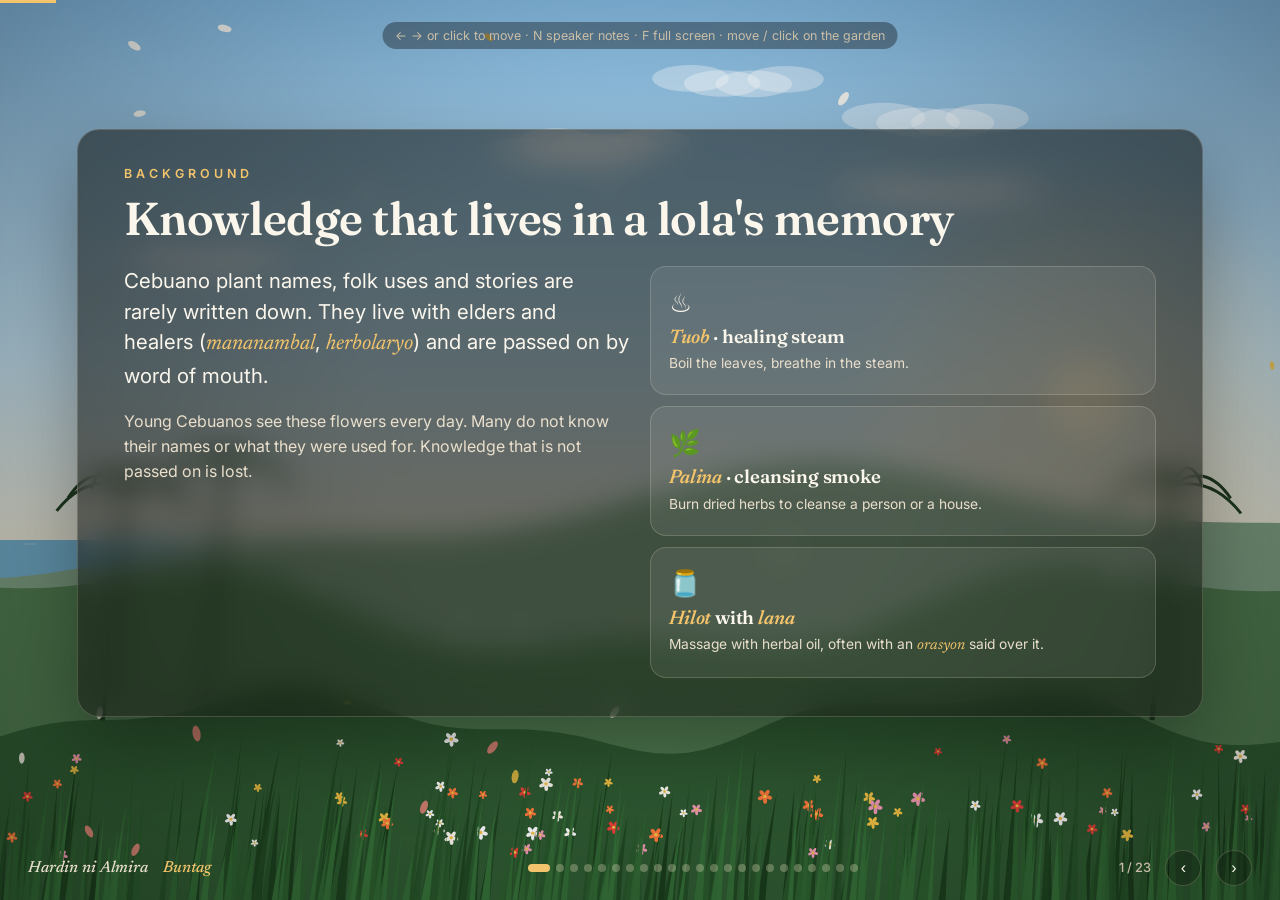
==== commit 0054d159: "Proposal: inspiration slide on Sinug-ang Hardin ni Almira; game flow v0.4 with story first plan (cha" ====
--- a/docs/proposal/index.html
+++ b/docs/proposal/index.html
@@ -186,6 +186,26 @@
   </div>
 </section>
 
+<!-- 1b INSPIRATION -->
+<section class="slide" data-notes="This is where it all starts. Sinug-ang Hardin ni Almira by Erlinda K. Alburo. Ma'am Alburo is a Cebuano poet and scholar who writes in Cebuano and English, and she led the Cebuano Studies Center of the University of San Carlos. Her story gives us the character, the journal, the poems and the theme: knowledge that lives in one person. We use her poems with her permission.">
+  <div class="panel">
+    <div class="kicker">The inspiration</div>
+    <h2><i>Sinug-ang Hardin ni Almira</i></h2>
+    <div class="grid g2" style="align-items:center">
+      <div>
+        <p class="lead">by <b>Erlinda K. Alburo</b>, Cebuano poet and scholar. She writes in Cebuano and English and led the Cebuano Studies Center of the University of San Carlos.</p>
+        <p style="margin-top:2vh">Almira is a botanist who is losing her sight. For each flower in her garden she keeps a poem and what she knows about it.</p>
+        <p style="margin-top:2vh">Everything in this thesis grows from it: the garden, the journal, Lola Almira, and her poems, used with Ma'am Alburo's permission.</p>
+      </div>
+      <div class="grid" style="gap:1.2vh">
+        <div class="card"><h3>🌺 The garden</h3><p>A Cebuano garden as the whole world of the game.</p></div>
+        <div class="card"><h3>📖 The journal</h3><p>One page per flower: a poem and her knowledge.</p></div>
+        <div class="card"><h3>👁️ The fading sight</h3><p>Knowledge held by one person, at risk of being lost.</p></div>
+      </div>
+    </div>
+  </div>
+</section>
+
 <!-- 2 RRL: FADING -->
 <section class="slide" data-notes="First group of studies: the knowledge is real and documented, and it is fading. Miano and colleagues recorded medicinal roots used by healers in four Cebu towns. The Siquijor documentation for the PTKDL recorded healers' plant knowledge. Milani and colleagues found children know far less than their grandparents. Hanazaki and colleagues remind us to be careful: some differences come from changes in the land, not only from loss.">
   <div class="panel">
@@ -233,14 +253,14 @@
 </section>
 
 <!-- 5 RRL: PRECEDENTS -->
-<section class="slide" data-notes="Fourth group: the works closest to ours. StuartXchange and the PTKDL hold the facts, as text. Botany Manor is the model for the deduction loop. Never Alone and Mulaka show games built around a people's own stories.">
+<section class="slide" data-notes="Fourth group: the works closest to ours. StuartXchange and the PTKDL hold the facts, as text. Botany Manor is the model for the deduction loop. Until Then is the model for how we tell the story: Filipino life shown in ordinary moments, never explained. Never Alone and Mulaka show games built around a people's own stories.">
   <div class="panel">
     <div class="kicker">Review of related literature · 4</div>
     <h2>Closest existing works</h2>
     <div class="grid g4">
-      <div class="card"><span class="ico">📚</span><h3>StuartXchange</h3><p>Online list of Philippine medicinal plants and their folk uses <span class="cite">(Stuart, n.d.)</span>.</p></div>
-      <div class="card"><span class="ico">🗂️</span><h3>PTKDL</h3><p>National digital library of traditional health knowledge <span class="cite">(UP Manila IHM, n.d.)</span>.</p></div>
+      <div class="card"><span class="ico">📚</span><h3>StuartXchange · PTKDL</h3><p>Philippine medicinal plants and traditional health knowledge, kept as text <span class="cite">(Stuart, n.d.; UP Manila IHM, n.d.)</span>.</p></div>
       <div class="card"><span class="ico">🔍</span><h3>Botany Manor</h3><p>Identify plants by collecting clues and deducing what they need <span class="cite">(Balloon Studios, 2024)</span>.</p></div>
+      <div class="card"><span class="ico">🌆</span><h3>Until Then</h3><p>A Filipino story game where the culture lives in everyday scenes, never explained <span class="cite">(Polychroma Games, 2024)</span>.</p></div>
       <div class="card"><span class="ico">❄️</span><h3>Never Alone · Mulaka</h3><p>Games built on Iñupiaq and Rarámuri stories <span class="cite">(Upper One Games, 2014; Lienzo, 2018)</span>.</p></div>
     </div>
     <div class="take"><p>The facts exist as <b>text</b>. Games can carry <b>oral tradition</b>. No one has joined the two for Cebuano plants.</p></div>
@@ -468,17 +488,17 @@
 </section>
 
 <!-- 17 CHAPTERS -->
-<section class="slide" data-notes="One day in the garden. Each chapter opens a new area and adds one new kind of clue. As the day goes, Lola's pages fade and the clues move from sight to scent and sound. About 45 to 60 minutes. This deck follows the same day.">
+<section class="slide" data-notes="One summer, one day per chapter. Each chapter opens a new area and adds one new kind of clue. The culture lives in everyday moments, like in Until Then. The night chapter is a brownout, so the player has to find flowers by scent and sound, like Lola. About 45 to 60 minutes. This deck follows the same day.">
   <div class="panel">
     <div class="kicker">Game flow</div>
-    <h2>One day in the garden, eighteen pages</h2>
+    <h2>One summer, eighteen pages</h2>
     <div class="chap">
-      <div class="card"><div class="t">Prologue</div><h3>Sumpa kita</h3><p>Sampaguita. Learn the loop.</p></div>
+      <div class="card"><div class="t">Prologue</div><h3>Pag-uli</h3><p>Coming home. Sampaguita. Learn the loop.</p></div>
       <div class="card"><div class="t">I · Buntag</div><h3>Ang nataran</h3><p>Yard and house. 5 pages. Riddles.</p></div>
       <div class="card"><div class="t">II · Udto</div><h3>Lim-aw ug baybayon</h3><p>Pond and shore. 5 pages. Neighbours.</p></div>
       <div class="card"><div class="t">III · Hapon</div><h3>Tambal</h3><p>Remedies. 4 pages. Adelfa teaches caution.</p></div>
-      <div class="card"><div class="t">IV · Gabii</div><h3>Mga sugilanon</h3><p>Night stories. 3 pages. Find by scent.</p></div>
-      <div class="card"><div class="t">✿ 18 / 18</div><h3>Pagmata</h3><p>The journal is read to Lola.</p></div>
+      <div class="card"><div class="t">IV · Gabii</div><h3>Brownout</h3><p>Candles and stories. 3 pages. Find by scent.</p></div>
+      <div class="card"><div class="t">✿ Fiesta</div><h3>Pagmata</h3><p>The journal is read to Lola.</p></div>
     </div>
     <div class="sense"><span style="background:#f6d77a"></span><span style="background:#f3c46b"></span><span style="background:#e9a06b"></span><span style="background:#c4707a"></span><span style="background:#6c5a9a"></span><span style="background:#2d3566"></span></div>
     <div class="senselab"><span>Clues by sight</span><span>scent and touch</span><span>scent, sound and memory</span></div>
@@ -578,6 +598,7 @@
       <p>Milani, F., Bottoni, M., Maiellaro, A., Crisci, A., Bruschi, P., Giuliani, C., &amp; Fico, G. (2025). Counteracting traditional knowledge erosion: An ethnobotanical survey in Valle Imagna (Bergamo, Italy) to foster intergenerational transfer. <i>Plants, 14</i>(22), 3477. https://doi.org/10.3390/plants14223477</p>
       <p>Mortara, M., Catalano, C. E., Bellotti, F., Fiucci, G., Houry-Panchetti, M., &amp; Petridis, P. (2014). Learning cultural heritage by serious games. <i>Journal of Cultural Heritage, 15</i>(3), 318–325. https://doi.org/10.1016/j.culher.2013.04.004</p>
       <p>Parsley, K. M. (2020). Plant awareness disparity: A case for renaming plant blindness. <i>Plants, People, Planet, 2</i>(6), 598–601. https://doi.org/10.1002/ppp3.10153</p>
+      <p>Polychroma Games. (2024). <i>Until Then</i> [Video game]. Maximum Entertainment.</p>
       <p>Prensky, M. (2001). <i>Digital game-based learning</i>. McGraw-Hill.</p>
       <p>Republic Act No. 8371. (1997). <i>The Indigenous Peoples' Rights Act of 1997</i>. Republic of the Philippines.</p>
       <p>Republic Act No. 8423. (1997). <i>Traditional and Alternative Medicine Act of 1997</i>. Republic of the Philippines.</p>
@@ -599,7 +620,7 @@
 <div id="hud">
   <div class="l"><span class="brand">Hardin ni Almira</span><span class="time" id="tod">Buntag</span></div>
   <div id="dots"></div>
-  <div class="r"><span id="count">1 / 22</span><button class="nav" id="prev" aria-label="Previous">‹</button><button class="nav" id="next" aria-label="Next">›</button></div>
+  <div class="r"><span id="count">1 / 23</span><button class="nav" id="prev" aria-label="Previous">‹</button><button class="nav" id="next" aria-label="Next">›</button></div>
 </div>
 
 <script>
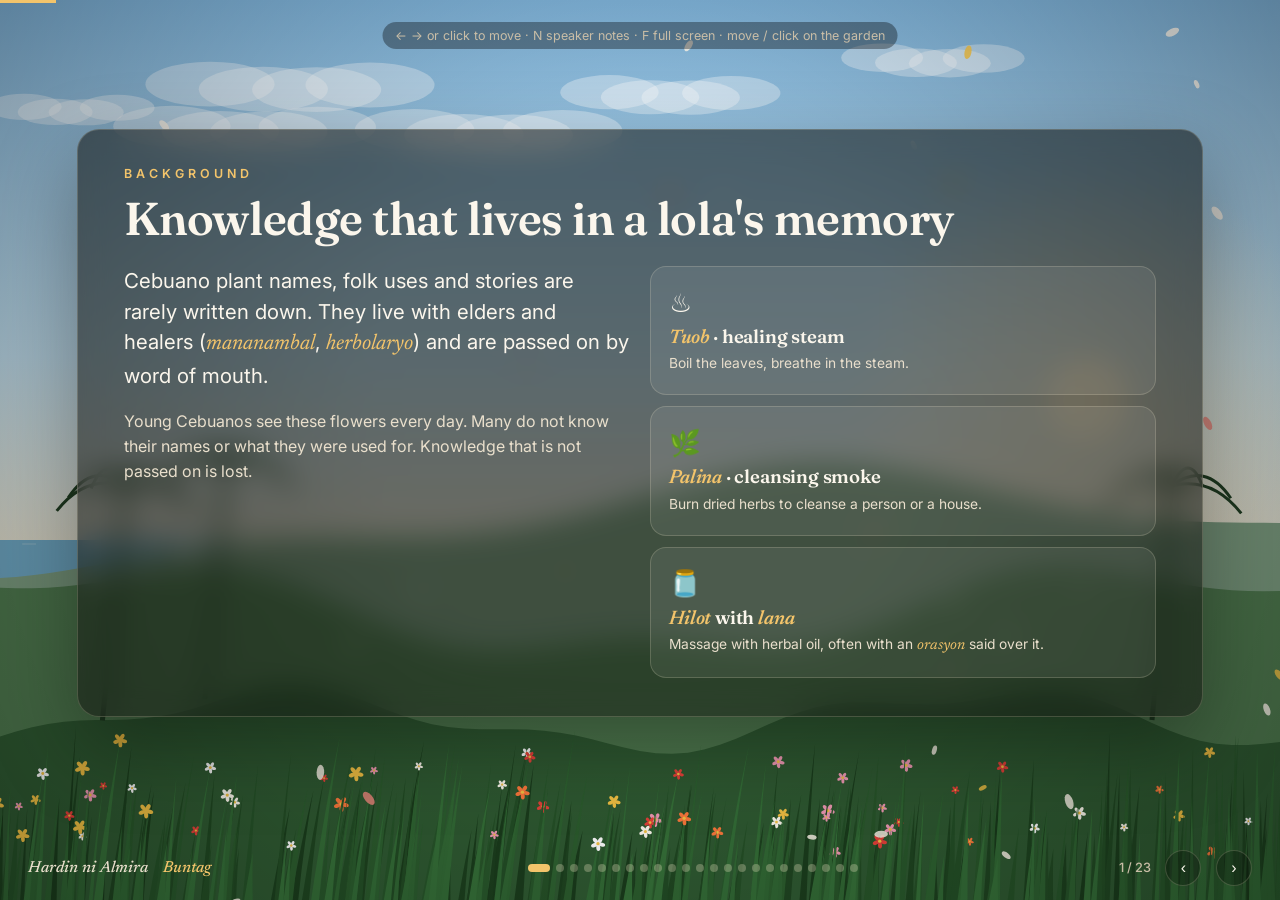
==== commit 619f102f: "Proposal: side tales (alamat, pabula, sugilanon) woven into the game flow and deck, with folklore so" ====
--- a/docs/proposal/index.html
+++ b/docs/proposal/index.html
@@ -488,7 +488,7 @@
 </section>
 
 <!-- 17 CHAPTERS -->
-<section class="slide" data-notes="One summer, one day per chapter. Each chapter opens a new area and adds one new kind of clue. The culture lives in everyday moments, like in Until Then. The night chapter is a brownout, so the player has to find flowers by scent and sound, like Lola. About 45 to 60 minutes. This deck follows the same day.">
+<section class="slide" data-notes="One summer, one day per chapter. Each chapter opens a new area and adds one new kind of clue. The culture lives in everyday moments, like in Until Then. The night chapter is a brownout, so the player has to find flowers by scent and sound, like Lola. On the side, people tell old tales: why hens scratch the ground, the legend of the sampaguita, Juan Pusong on the radio. They are optional and kept at the back of the journal. About 45 to 60 minutes. This deck follows the same day.">
   <div class="panel">
     <div class="kicker">Game flow</div>
     <h2>One summer, eighteen pages</h2>
@@ -502,6 +502,7 @@
     </div>
     <div class="sense"><span style="background:#f6d77a"></span><span style="background:#f3c46b"></span><span style="background:#e9a06b"></span><span style="background:#c4707a"></span><span style="background:#6c5a9a"></span><span style="background:#2d3566"></span></div>
     <div class="senselab"><span>Clues by sight</span><span>scent and touch</span><span>scent, sound and memory</span></div>
+    <p class="note">Along the way, people in the garden tell old tales: alamat, pabula and Juan Pusong on the radio <span class="cite">(Cole, 1916; Eugenio, 1996)</span>. Optional side stories, never the main thread.</p>
     <p class="note">About 45 to 60 minutes. Free walk and the camera tour stay as they are. &nbsp;<a class="btn" href="game-flow.html" target="_blank" style="text-decoration:none">Full game flow and mockups ↗</a></p>
   </div>
 </section>
@@ -587,7 +588,9 @@
       <p>Balloon Studios. (2024). <i>Botany Manor</i> [Video game]. Whitethorn Games.</p>
       <p>Brooke, J. (1996). SUS: A “quick and dirty” usability scale. In P. W. Jordan, B. Thomas, B. A. Weerdmeester, &amp; I. L. McClelland (Eds.), <i>Usability evaluation in industry</i> (pp. 189–194). Taylor &amp; Francis.</p>
       <p>Cerda, C. (2021). Towards a “Filipino” video game: Teaching Filipino culture and identity for video game development. <i>Transactions of the Digital Games Research Association, 5</i>(3). https://doi.org/10.26503/todigra.v5i3.122</p>
+      <p>Cole, M. C. (1916). <i>Philippine folk tales</i>. A. C. McClurg.</p>
       <p>Clark, D. B., Tanner-Smith, E. E., &amp; Killingsworth, S. S. (2016). Digital games, design, and learning: A systematic review and meta-analysis. <i>Review of Educational Research, 86</i>(1), 79–122. https://doi.org/10.3102/0034654315582065</p>
+      <p>Eugenio, D. L. (Ed.). (1996). <i>Philippine folk literature: The legends</i>. University of the Philippines.</p>
       <p>Gee, J. P. (2003). <i>What video games have to teach us about learning and literacy</i>. Palgrave Macmillan.</p>
       <p>Hake, R. R. (1998). Interactive-engagement versus traditional methods: A six-thousand-student survey of mechanics test data for introductory physics courses. <i>American Journal of Physics, 66</i>(1), 64–74. https://doi.org/10.1119/1.18809</p>
       <p>Hanazaki, N., Herbst, D. F., Marques, M. S., &amp; Vandebroek, I. (2013). Evidence of the shifting baseline syndrome in ethnobotanical research. <i>Journal of Ethnobiology and Ethnomedicine, 9</i>, 75. https://doi.org/10.1186/1746-4269-9-75</p>
